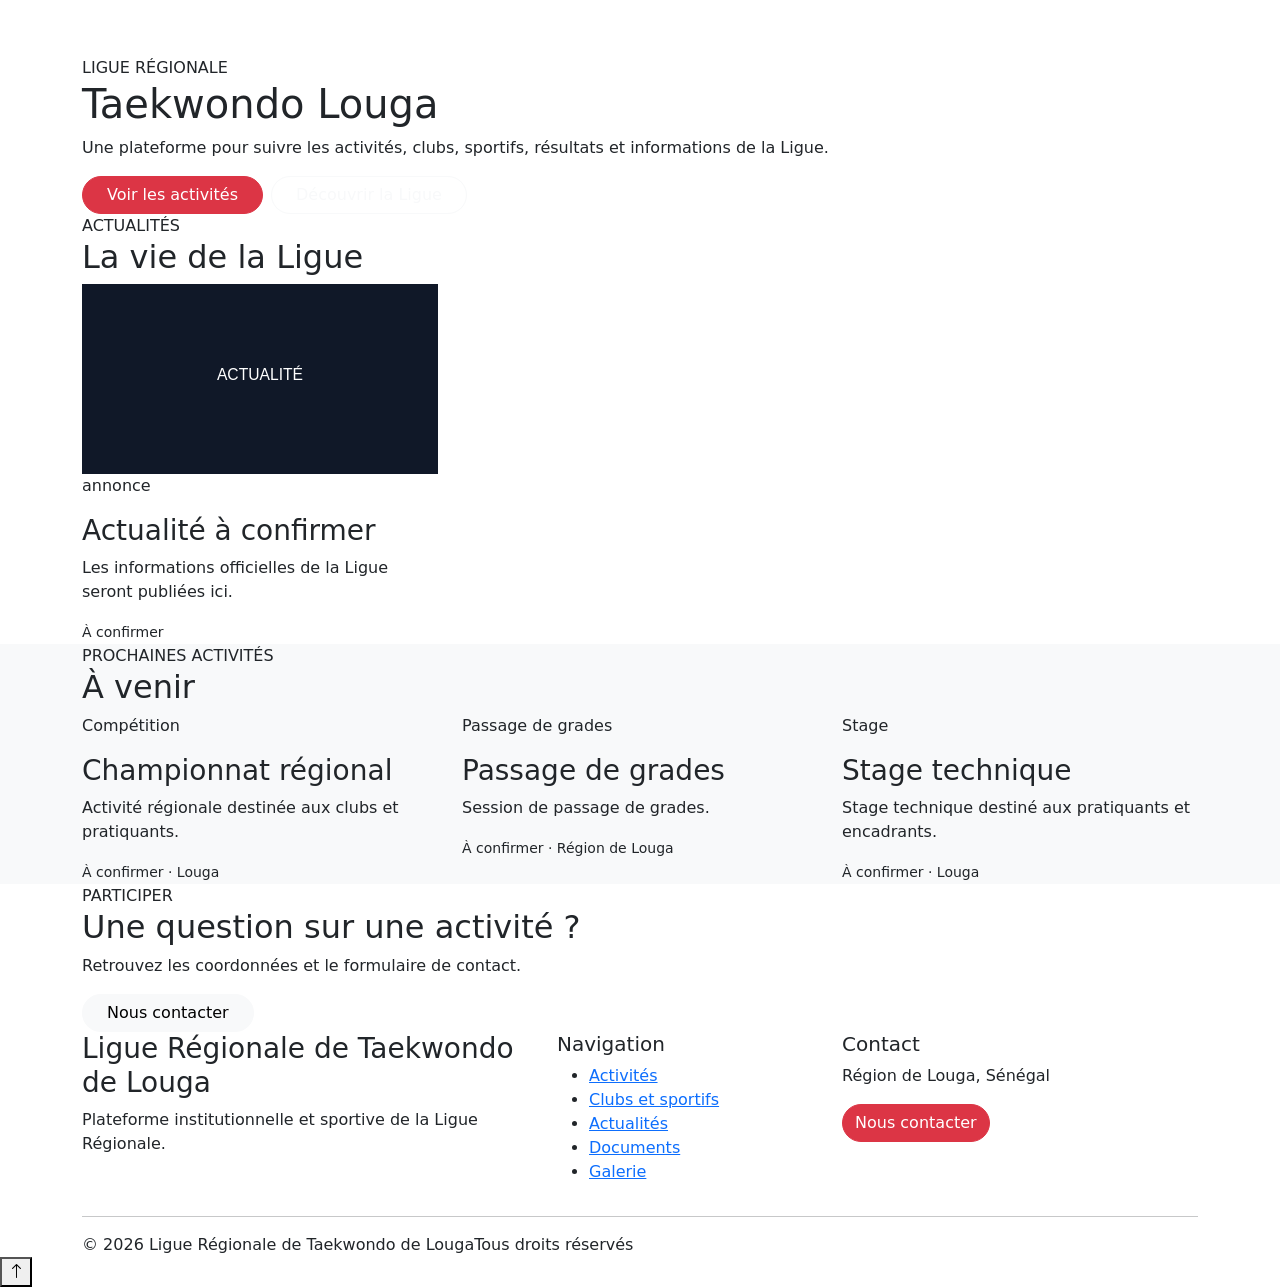
==== index.html @ bf47c0a0 "premier commit" ====
<!doctype html>
<html lang="fr"><head><meta charset="utf-8"><meta name="viewport" content="width=device-width,initial-scale=1">
<title>Ligue Régionale de Taekwondo de Louga</title><meta name="description" content="Site de la Ligue Régionale de Taekwondo de Louga : activités, clubs, athlètes, actualités et contact."><meta name="theme-color" content="#101828"><meta property="og:type" content="website"><meta property="og:site_name" content="Ligue Régionale de Taekwondo de Louga"><meta property="og:locale" content="fr_FR"><meta property="og:title" content="Ligue Régionale de Taekwondo de Louga"><meta property="og:description" content="Site de la Ligue Régionale de Taekwondo de Louga : activités, clubs, athlètes, actualités et contact."><link rel="icon" href="assets/images/favicon.svg" type="image/svg+xml"><link rel="apple-touch-icon" href="assets/images/apple-touch-icon.png"><!-- Après mise en ligne, ajouter (avec votre vrai domaine) : <meta property="og:image" content="https://VOTRE-DOMAINE/assets/images/og-image.png"> -->
<link href="https://cdn.jsdelivr.net/npm/bootstrap@5.3.3/dist/css/bootstrap.min.css" rel="stylesheet">
<link href="https://cdn.jsdelivr.net/npm/bootstrap-icons@1.11.3/font/bootstrap-icons.css" rel="stylesheet">
<link rel="stylesheet" href="css/style.css"><link rel="stylesheet" href="css/responsive.css"></head>
<body>
<div id="site-nav"></div>
<section class="hero"><div class="container"><span class="badge-soft">LIGUE RÉGIONALE</span><h1>Taekwondo Louga</h1><p>Une plateforme pour suivre les activités, clubs, sportifs, résultats et informations de la Ligue.</p><div class="d-flex gap-2 flex-wrap"><a class="btn btn-danger rounded-pill px-4" href="pages/activites.html">Voir les activités</a><a class="btn btn-outline-light rounded-pill px-4" href="pages/ligue.html">Découvrir la Ligue</a></div></div></section>
<section class="section-padding"><div class="container"><div class="section-title"><span class="badge-soft">ACTUALITÉS</span><h2>La vie de la Ligue</h2></div><div class="row g-4" id="homeNews"></div></div></section>
<section class="section-padding bg-light"><div class="container"><div class="section-title"><span class="badge-soft">PROCHAINES ACTIVITÉS</span><h2>À venir</h2></div><div class="row g-4" id="homeEvents"></div></div></section>
<section class="section-padding"><div class="container"><div class="cta"><div><span class="badge-soft">PARTICIPER</span><h2>Une question sur une activité ?</h2><p>Retrouvez les coordonnées et le formulaire de contact.</p></div><a href="pages/contact.html" class="btn btn-light rounded-pill px-4">Nous contacter</a></div></div></section>
<div id="site-footer"></div><button id="backToTop" class="back-to-top" type="button" aria-label="Retour en haut"><i class="bi bi-arrow-up"></i></button>
<script src="https://cdn.jsdelivr.net/npm/bootstrap@5.3.3/dist/js/bootstrap.bundle.min.js"></script><script src="js/data.js"></script><script src="js/app.js"></script><script src="js/home.js"></script></body></html>
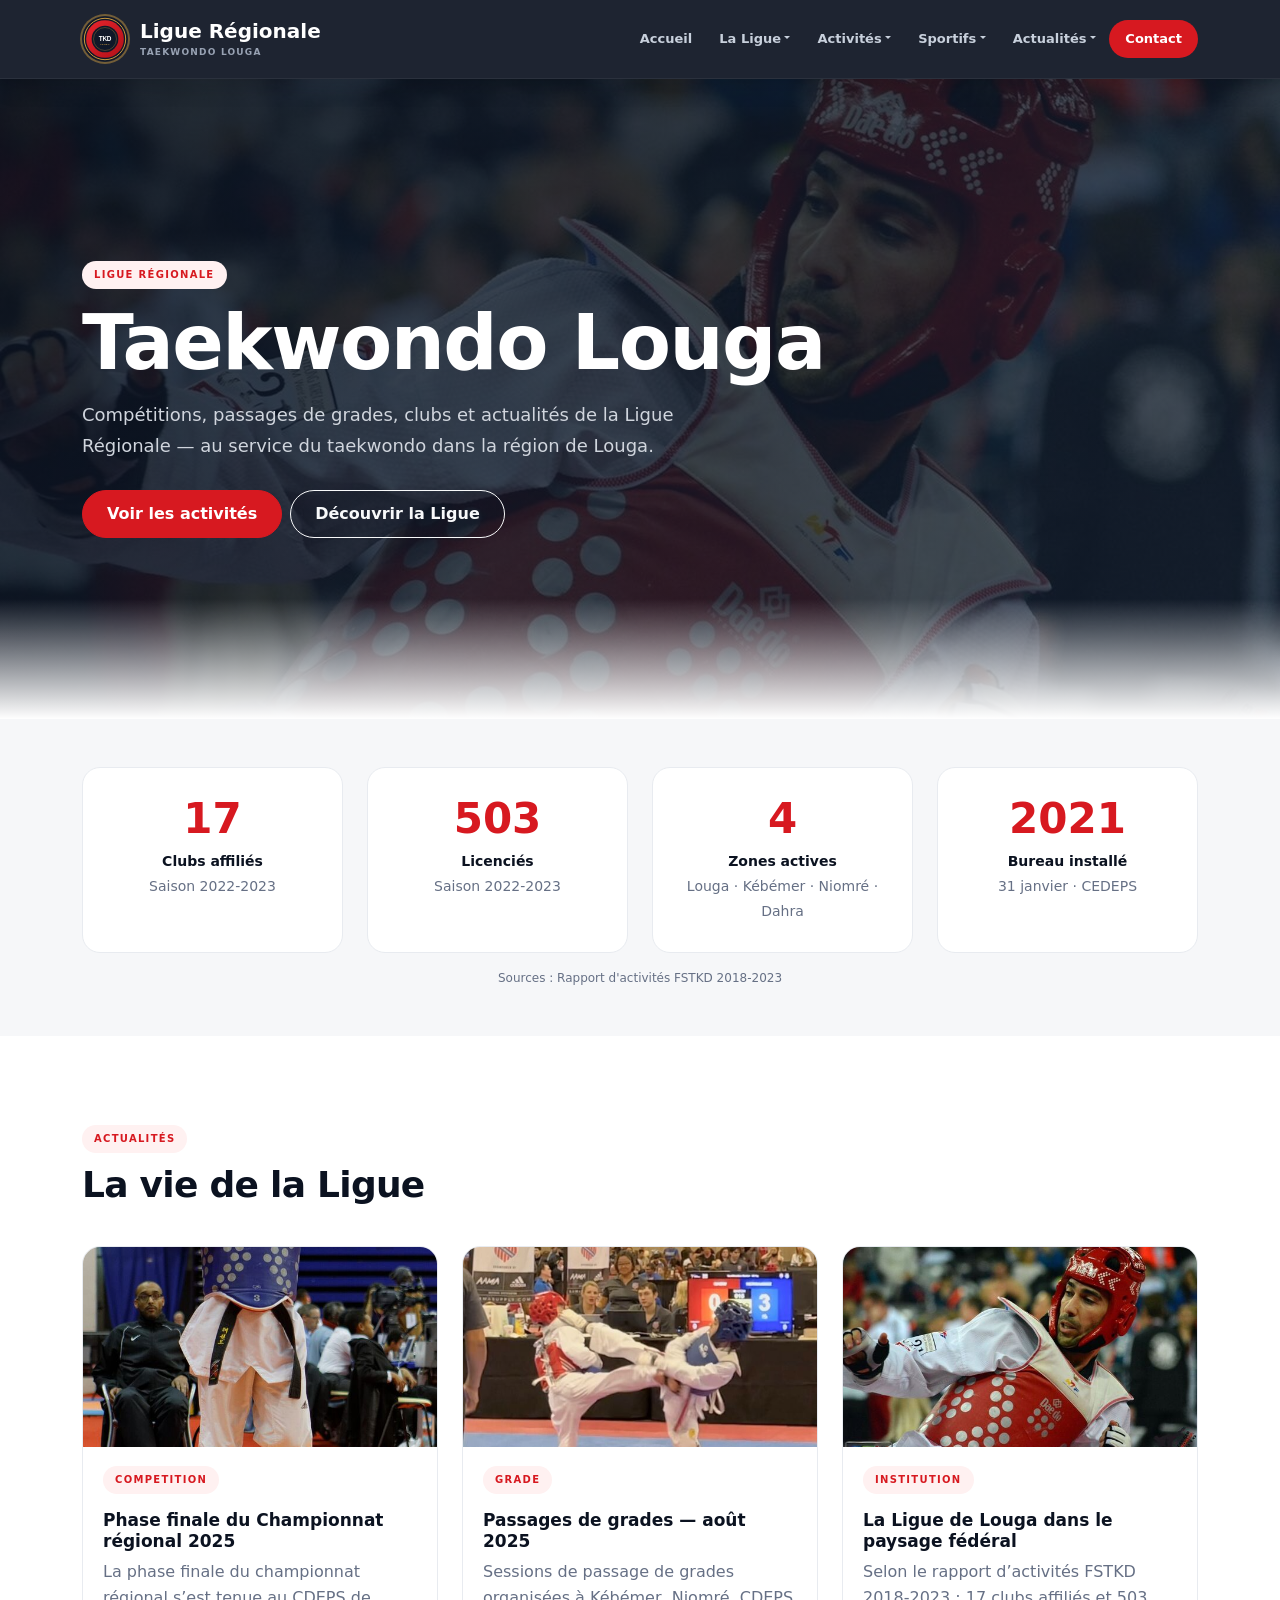
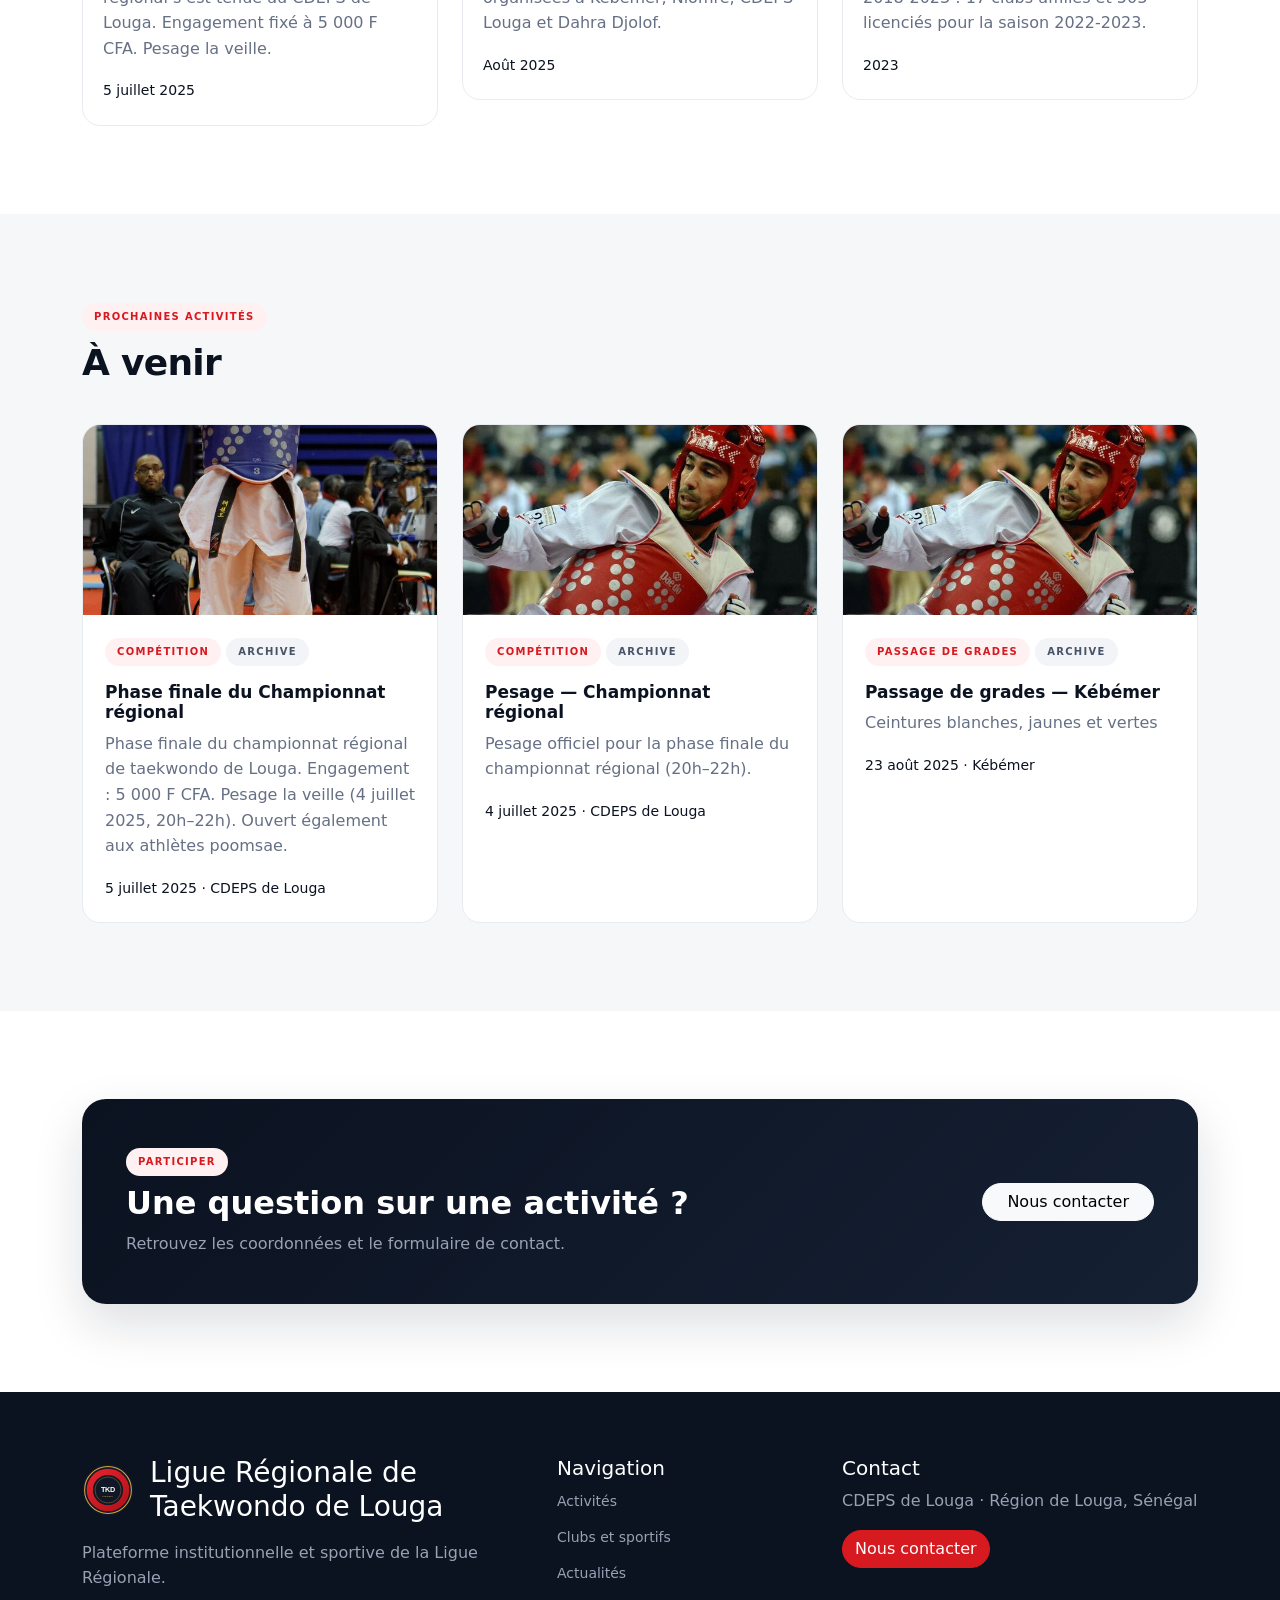
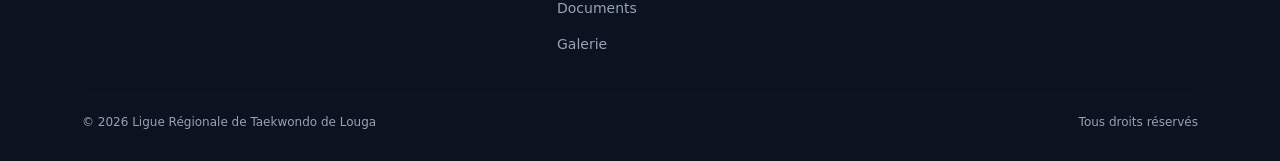
==== commit 4b2b6f82: "presque" ====
--- a/index.html
+++ b/index.html
@@ -3,12 +3,13 @@
 <title>Ligue Régionale de Taekwondo de Louga</title><meta name="description" content="Site de la Ligue Régionale de Taekwondo de Louga : activités, clubs, athlètes, actualités et contact."><meta name="theme-color" content="#101828"><meta property="og:type" content="website"><meta property="og:site_name" content="Ligue Régionale de Taekwondo de Louga"><meta property="og:locale" content="fr_FR"><meta property="og:title" content="Ligue Régionale de Taekwondo de Louga"><meta property="og:description" content="Site de la Ligue Régionale de Taekwondo de Louga : activités, clubs, athlètes, actualités et contact."><link rel="icon" href="assets/images/favicon.svg" type="image/svg+xml"><link rel="apple-touch-icon" href="assets/images/apple-touch-icon.png"><!-- Après mise en ligne, ajouter (avec votre vrai domaine) : <meta property="og:image" content="https://VOTRE-DOMAINE/assets/images/og-image.png"> -->
 <link href="https://cdn.jsdelivr.net/npm/bootstrap@5.3.3/dist/css/bootstrap.min.css" rel="stylesheet">
 <link href="https://cdn.jsdelivr.net/npm/bootstrap-icons@1.11.3/font/bootstrap-icons.css" rel="stylesheet">
-<link rel="stylesheet" href="css/style.css"><link rel="stylesheet" href="css/responsive.css"></head>
+<link rel="stylesheet" href="assets/css/style.css"><link rel="stylesheet" href="assets/css/responsive.css"></head>
 <body>
 <div id="site-nav"></div>
-<section class="hero"><div class="container"><span class="badge-soft">LIGUE RÉGIONALE</span><h1>Taekwondo Louga</h1><p>Une plateforme pour suivre les activités, clubs, sportifs, résultats et informations de la Ligue.</p><div class="d-flex gap-2 flex-wrap"><a class="btn btn-danger rounded-pill px-4" href="pages/activites.html">Voir les activités</a><a class="btn btn-outline-light rounded-pill px-4" href="pages/ligue.html">Découvrir la Ligue</a></div></div></section>
+<section class="hero"><div class="container"><span class="badge-soft">LIGUE RÉGIONALE</span><h1>Taekwondo Louga</h1><p>Compétitions, passages de grades, clubs et actualités de la Ligue Régionale — au service du taekwondo dans la région de Louga.</p><div class="d-flex gap-2 flex-wrap"><a class="btn btn-danger rounded-pill px-4" href="pages/activites.html">Voir les activités</a><a class="btn btn-outline-light rounded-pill px-4" href="pages/ligue.html">Découvrir la Ligue</a></div></div></section>
+<section class="section-padding bg-light py-5"><div class="container"><div class="row g-4 text-center" id="homeStats"></div><p class="text-center muted mt-3 mb-0" style="font-size:12px">Sources : Rapport d'activités FSTKD 2018-2023</p></div></section>
 <section class="section-padding"><div class="container"><div class="section-title"><span class="badge-soft">ACTUALITÉS</span><h2>La vie de la Ligue</h2></div><div class="row g-4" id="homeNews"></div></div></section>
 <section class="section-padding bg-light"><div class="container"><div class="section-title"><span class="badge-soft">PROCHAINES ACTIVITÉS</span><h2>À venir</h2></div><div class="row g-4" id="homeEvents"></div></div></section>
 <section class="section-padding"><div class="container"><div class="cta"><div><span class="badge-soft">PARTICIPER</span><h2>Une question sur une activité ?</h2><p>Retrouvez les coordonnées et le formulaire de contact.</p></div><a href="pages/contact.html" class="btn btn-light rounded-pill px-4">Nous contacter</a></div></div></section>
 <div id="site-footer"></div><button id="backToTop" class="back-to-top" type="button" aria-label="Retour en haut"><i class="bi bi-arrow-up"></i></button>
-<script src="https://cdn.jsdelivr.net/npm/bootstrap@5.3.3/dist/js/bootstrap.bundle.min.js"></script><script src="js/data.js"></script><script src="js/app.js"></script><script src="js/home.js"></script></body></html>+<script src="https://cdn.jsdelivr.net/npm/bootstrap@5.3.3/dist/js/bootstrap.bundle.min.js"></script><script src="js/data.js"></script><script src="js/app.js"></script><script src="js/louga-events.js"></script><script src="js/home.js"></script></body></html>
--- a/assets/css/style.css
+++ b/assets/css/style.css
@@ -0,0 +1,216 @@
+@import url('https://fonts.googleapis.com/css2?family=Inter:wght@400;500;600;700;800&display=swap');
+
+:root{
+  --navy:#0b1220;
+  --navy-soft:#152033;
+  --red:#d71920;
+  --red-soft:#fff1f1;
+  --gold:#d9a441;
+  --muted:#667085;
+  --light:#f6f7f9;
+  --border:#e8ebf0;
+  --shadow:0 10px 30px rgba(16,24,40,.08);
+  --shadow-lg:0 20px 50px rgba(16,24,40,.14);
+  --radius:18px;
+  --radius-sm:12px;
+  --transition:.28s ease;
+}
+
+*{box-sizing:border-box}
+html{scroll-behavior:smooth}
+body{font-family:Inter,system-ui,Arial,sans-serif;color:var(--navy);background:#fff;line-height:1.6;margin:0}
+img{max-width:100%;height:auto;display:block}
+a{text-decoration:none;color:inherit;transition:color var(--transition)}
+
+/* Header */
+.site-header{position:sticky;top:0;z-index:1000;background:rgba(11,18,32,.92);backdrop-filter:blur(12px);-webkit-backdrop-filter:blur(12px);border-bottom:1px solid rgba(255,255,255,.06);box-shadow:0 4px 24px rgba(0,0,0,.15)}
+.navbar{min-height:78px;padding-top:.4rem;padding-bottom:.4rem}
+.navbar-brand{display:flex;align-items:center;gap:12px;font-weight:800;color:#fff!important}
+.brand-logo{width:46px;height:46px;border-radius:50%;object-fit:cover;flex-shrink:0;box-shadow:0 0 0 2px rgba(217,164,65,.45)}
+.brand-mark{width:46px;height:46px;border-radius:50%;background:var(--red);display:grid;place-items:center;font-size:13px;font-weight:800;color:#fff}
+.brand-text{display:flex;flex-direction:column;line-height:1.15}
+.brand-text small{color:#98a2b3;font-size:9px;text-transform:uppercase;letter-spacing:1.2px;margin-top:4px;font-weight:600}
+.nav-link{font-size:13px;font-weight:600;color:#c8d0dc!important;padding:.55rem .85rem!important;border-radius:999px;transition:var(--transition)}
+.nav-link:hover,.nav-link.active{color:#fff!important;background:rgba(255,255,255,.06)}
+.nav-contact{background:var(--red)!important;color:#fff!important;border-radius:50px;padding-left:16px!important;padding-right:16px!important}
+.nav-contact:hover{background:#b8141a!important;color:#fff!important}
+.dropdown-menu{border:0;border-radius:14px;padding:8px;box-shadow:var(--shadow-lg);margin-top:8px}
+.dropdown-item{font-size:13px;border-radius:8px;padding:10px 14px;font-weight:500}
+.dropdown-item:hover{background:var(--red-soft);color:var(--red)}
+
+/* Hero */
+.hero{
+  min-height:640px;
+  display:flex;align-items:center;
+  background:linear-gradient(125deg,rgba(11,18,32,.88),rgba(21,32,51,.72)),url('../images/photos/hero.jpg') center/cover no-repeat;
+  color:#fff;position:relative;overflow:hidden
+}
+.hero::after{
+  content:"";position:absolute;inset:auto 0 0 0;height:120px;
+  background:linear-gradient(to top,#fff,transparent);pointer-events:none
+}
+.hero .container{position:relative;z-index:2}
+.hero h1{font-size:clamp(42px,7vw,76px);font-weight:800;margin:14px 0 16px;letter-spacing:-.02em;line-height:1.05}
+.hero p{max-width:620px;color:#d0d5dd;font-size:18px;line-height:1.75;margin-bottom:28px}
+.hero .btn{font-weight:600;padding:.7rem 1.5rem}
+
+/* Page hero */
+.page-hero{
+  padding:110px 0 80px;
+  background:linear-gradient(135deg,rgba(11,18,32,.9),rgba(21,32,51,.8)),url('../images/photos/combat-aau.jpg') center/cover no-repeat;
+  color:#fff;position:relative
+}
+.page-hero .container{position:relative;z-index:2}
+.page-hero h1{font-size:clamp(34px,5.5vw,56px);font-weight:800;margin:12px 0;letter-spacing:-.02em}
+.page-hero p{max-width:640px;color:#b8c0cc;font-size:16px}
+
+/* Sections */
+.section-padding{padding:88px 0}
+.section-title{margin-bottom:40px}
+.section-title h2{font-weight:800;margin-top:10px;font-size:clamp(26px,3.5vw,36px);letter-spacing:-.02em}
+.badge-soft{
+  display:inline-block;padding:6px 12px;border-radius:50px;
+  background:var(--red-soft);color:var(--red);
+  font-size:10px;font-weight:800;letter-spacing:1.3px;text-transform:uppercase
+}
+.bg-light{background:var(--light)!important}
+
+/* Cards */
+.card-pro,.news-card,.club-card,.athlete-card,.gallery-card,.document-card,.leader-card,.value-card,.domain-card,.mission-item,.organization-node,.stat-card{
+  border:1px solid var(--border);border-radius:var(--radius);background:#fff;
+  transition:transform var(--transition),box-shadow var(--transition);overflow:hidden
+}
+.card-pro:hover,.news-card:hover,.club-card:hover,.athlete-card:hover,.gallery-card:hover,.document-card:hover,.value-card:hover,.domain-card:hover,.stat-card:hover{
+  transform:translateY(-6px);box-shadow:var(--shadow-lg)
+}
+.card-pro{height:100%}
+.card-body-pro{padding:22px}
+.card-body-pro h3{font-size:17px;font-weight:700;margin-bottom:8px}
+.muted{color:var(--muted)}
+
+.event-card-image{height:190px;overflow:hidden}
+.event-card-image img{width:100%;height:100%;object-fit:cover;transition:transform .5s ease}
+.card-pro:hover .event-card-image img{transform:scale(1.06)}
+
+.news-card img,.athlete-card img,.club-card img{width:100%;object-fit:cover}
+.news-card img{height:200px}
+.athlete-card img{height:230px}
+.club-card img{height:180px}
+.news-content,.club-content,.athlete-content,.document-card-body,.gallery-content{padding:18px 20px 22px}
+.news-content h3,.club-content h3,.athlete-content h3{font-size:17px;font-weight:700}
+
+/* Gallery */
+.gallery-image{height:220px;position:relative;overflow:hidden}
+.gallery-image img{width:100%;height:100%;object-fit:cover;transition:transform .5s ease}
+.gallery-card:hover img{transform:scale(1.07)}
+.gallery-overlay{
+  position:absolute;inset:0;background:rgba(11,18,32,.55);color:#fff;
+  display:grid;place-items:center;font-size:28px;opacity:0;transition:opacity var(--transition)
+}
+.gallery-card:hover .gallery-overlay{opacity:1}
+
+/* Stats */
+.stat-card{padding:28px 18px;text-align:center;height:100%}
+.stat-num{font-size:clamp(30px,4vw,42px);font-weight:800;color:var(--red);line-height:1.1}
+.stat-label{font-weight:700;margin-top:8px;font-size:14px}
+
+/* CTA */
+.cta{
+  padding:48px 44px;border-radius:24px;
+  background:linear-gradient(135deg,var(--navy),var(--navy-soft));color:#fff;
+  display:flex;justify-content:space-between;align-items:center;gap:28px;flex-wrap:wrap;
+  box-shadow:var(--shadow-lg)
+}
+.cta p{color:#98a2b3;margin:8px 0 0}
+.cta h2{font-weight:800;margin:8px 0 0}
+
+/* Forms */
+.form-control,.form-select{border-radius:12px;padding:.75rem 1rem;border-color:var(--border)}
+.form-control:focus,.form-select:focus{border-color:var(--red);box-shadow:0 0 0 4px rgba(215,25,32,.12)}
+.search-box{display:flex;align-items:center;gap:10px;border:1px solid var(--border);border-radius:13px;padding:0 15px;background:#fff}
+.search-box i{color:#98a2b3}
+.search-box input{border:0!important;box-shadow:none!important}
+.contact-form-card{padding:32px;border:1px solid var(--border);border-radius:22px;box-shadow:var(--shadow)}
+.contact-info-item{display:flex;gap:14px;margin-bottom:22px}
+.contact-icon{width:48px;height:48px;flex:none;border-radius:14px;background:var(--red-soft);color:var(--red);display:grid;place-items:center;font-size:18px}
+
+/* Institution / values */
+.institution-visual{
+  min-height:380px;border-radius:28px;
+  background:linear-gradient(145deg,rgba(11,18,32,.88),rgba(21,32,51,.75)),url('../images/photos/combat-brannstam.jpg') center/cover;
+  color:#fff;display:grid;place-items:center;text-align:center;padding:40px
+}
+.institution-icon{width:100px;height:100px;border-radius:28px;background:var(--red);display:grid;place-items:center;font-size:48px}
+.value-card,.mission-item,.organization-node,.domain-card{height:100%;padding:26px}
+.value-icon{width:52px;height:52px;border-radius:14px;background:var(--red-soft);color:var(--red);display:grid;place-items:center;font-size:22px;margin-bottom:14px}
+.leader-photo{height:180px;background:linear-gradient(145deg,var(--navy),var(--navy-soft));color:#667085;display:grid;place-items:center;font-size:64px}
+.leader-content{padding:18px 20px}
+.leader-content span{font-size:10px;font-weight:800;color:var(--red);letter-spacing:1.1px}
+
+/* Tables */
+.results-table-wrapper{overflow:auto;border:1px solid var(--border);border-radius:var(--radius)}
+.results-table{min-width:800px}
+.ranking-points{font-size:22px;font-weight:800;color:var(--red)}
+.podium-card{padding:24px;border-radius:var(--radius);background:#fff;border:1px solid var(--border);text-align:center}
+
+/* Tabs */
+.tabs-bar{display:flex;gap:8px;flex-wrap:wrap;margin-bottom:28px}
+.tab-btn{
+  border:1px solid #d0d5dd;background:#fff;color:var(--navy);border-radius:50px;
+  padding:9px 18px;font-size:14px;font-weight:600;cursor:pointer;white-space:nowrap;transition:var(--transition)
+}
+.tab-btn:hover{border-color:var(--red);color:var(--red)}
+.tab-btn.active{background:var(--red);border-color:var(--red);color:#fff}
+.tab-panel[hidden]{display:none}
+[data-tabs]{scroll-margin-top:90px}
+
+/* Calendar */
+.calendar-grid{display:grid;grid-template-columns:repeat(7,1fr);border:1px solid var(--border);border-radius:var(--radius);overflow:hidden}
+.calendar-day{min-height:110px;min-width:0;overflow:hidden;padding:12px;border:1px solid var(--border);background:#fff}
+.calendar-day strong{font-size:14px}
+.calendar-controls{display:flex;gap:10px;align-items:center;justify-content:space-between;margin-bottom:20px}
+
+/* Empty */
+.empty-state{text-align:center;padding:56px 20px;border:1px dashed #d0d5dd;border-radius:var(--radius);background:#fafbfc}
+.empty-icon{font-size:42px;color:var(--red)}
+
+/* Footer */
+.site-footer{background:var(--navy);color:#fff;padding:64px 0 28px}
+.site-footer p{color:#98a2b3}
+.footer-links{list-style:none;padding:0;margin:0}
+.footer-links li{margin-bottom:10px}
+.footer-links a{color:#98a2b3;font-size:14px}
+.footer-links a:hover{color:#fff}
+.footer-bottom{display:flex;justify-content:space-between;flex-wrap:wrap;gap:10px;color:#98a2b3;font-size:12px;margin-top:8px}
+.site-footer hr{border-color:rgba(255,255,255,.08);margin:28px 0 18px}
+
+/* Back to top */
+.back-to-top{
+  position:fixed;right:22px;bottom:22px;width:48px;height:48px;border:0;border-radius:50%;
+  background:var(--red);color:#fff;display:grid;place-items:center;
+  opacity:0;visibility:hidden;transition:var(--transition);z-index:999;box-shadow:0 8px 20px rgba(215,25,32,.35)
+}
+.back-to-top.show{opacity:1;visibility:visible}
+.back-to-top:hover{transform:translateY(-3px)}
+
+/* Animations */
+.reveal{opacity:0;transform:translateY(22px);transition:.7s ease}
+.reveal-visible{opacity:1;transform:none}
+
+/* Breadcrumb */
+.breadcrumb-wrapper{padding:12px 0;background:var(--light);border-bottom:1px solid var(--border)}
+.breadcrumb{font-size:13px;margin:0}
+
+/* Buttons polish */
+.btn-danger{background:var(--red);border-color:var(--red)}
+.btn-danger:hover{background:#b8141a;border-color:#b8141a}
+.btn-outline-light:hover{color:var(--navy)}
+
+/* Document */
+.document-icon{font-size:34px;color:var(--red)}
+.gallery-modal{background:var(--navy);color:#fff}
+.gallery-modal a{color:#ff9aa0}
+.gallery-modal-image{width:100%;max-height:75vh;object-fit:contain;background:#000}
+
+/* Photo credit */
+.photo-credit{font-size:11px;color:#98a2b3;margin-top:6px}
--- a/assets/css/responsive.css
+++ b/assets/css/responsive.css
@@ -0,0 +1,37 @@
+/* Tablet */
+@media (max-width:1199px){
+  .site-header .navbar-nav{padding:14px 0}
+  .dropdown-menu{background:#152033;box-shadow:none}
+  .dropdown-item{color:#d0d5dd}
+  .dropdown-item:hover{background:#253047;color:#fff}
+  .hero{min-height:520px}
+  .section-padding{padding:64px 0}
+  .cta{padding:36px 28px}
+}
+
+/* Mobile */
+@media (max-width:767px){
+  .hero{min-height:480px;padding:40px 0}
+  .hero h1{font-size:36px}
+  .hero p{font-size:15px}
+  .page-hero{padding:80px 0 56px}
+  .page-hero h1{font-size:30px}
+  .section-padding{padding:48px 0}
+  .cta{flex-direction:column;align-items:flex-start;text-align:left}
+  .calendar-day{min-height:72px;padding:6px;font-size:12px}
+  .footer-bottom{flex-direction:column;text-align:center}
+  .stat-card{padding:20px 12px}
+  .brand-text small{display:none}
+  .tabs-bar{gap:6px}
+  .tab-btn{padding:8px 14px;font-size:13px}
+  .gallery-image{height:160px}
+  .event-card-image{height:160px}
+  .news-card img{height:170px}
+  .leader-photo{height:140px;font-size:48px}
+}
+
+@media (max-width:480px){
+  .navbar-brand .brand-text{font-size:14px}
+  .hero .btn{width:100%;margin-bottom:8px}
+  .hero .d-flex{flex-direction:column;align-items:stretch}
+}
